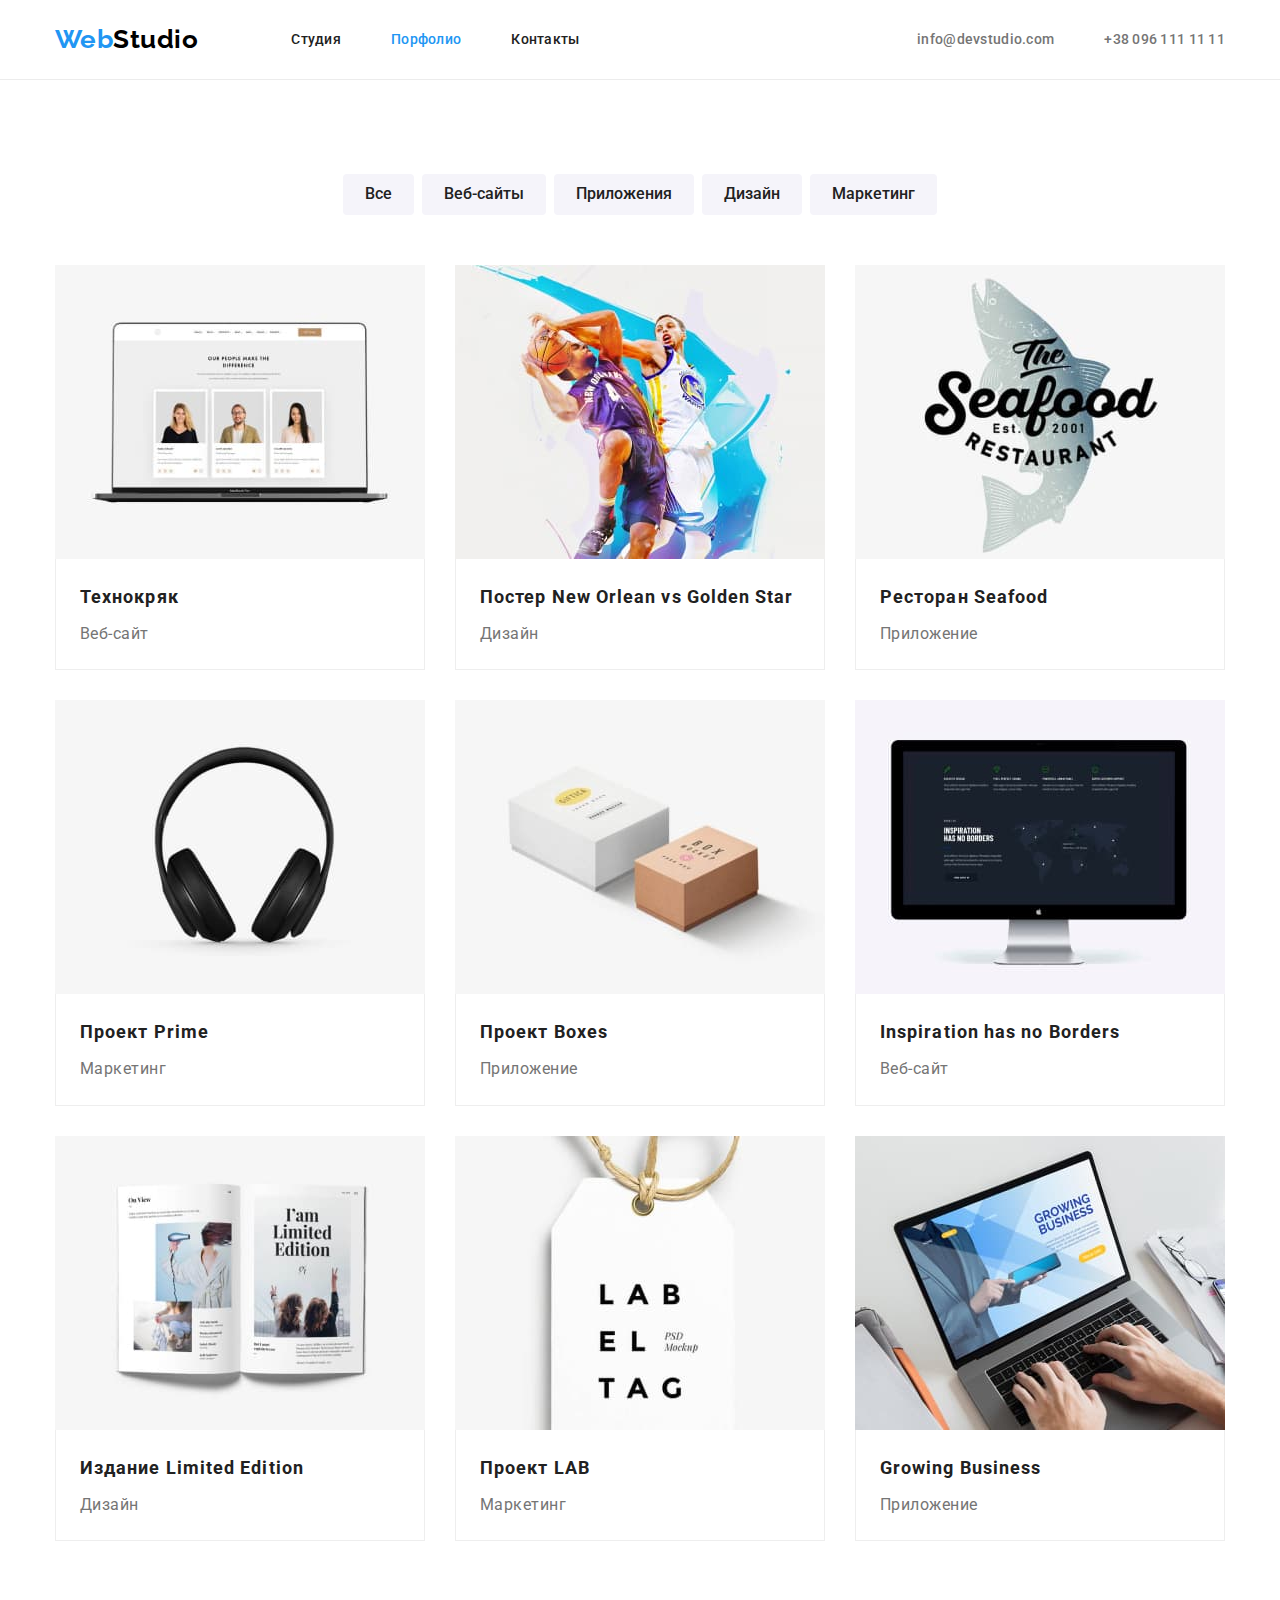
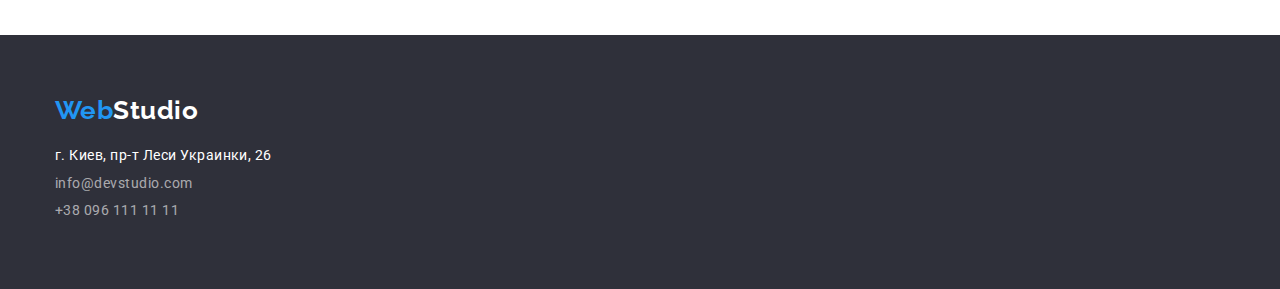
==== portfolio.html @ 15815dbe "Добавляет файлы" ====
<!DOCTYPE html>
<html lang="ru">
  <head>
    <meta charset="UTF-8" />
    <meta http-equiv="X-UA-Compatible" content="IE=edge" />
    <meta name="viewport" content="width=device-width, initial-scale=1.0" />
    <meta
      name="description"
      content="Портфолио: Веб-сайты, приложения, дизайн, маркетинг
    "
    />
    <title>Портфолио / WebStudio</title>
    <!--======================FONTS======================-->
    <link rel="preconnect" href="https://fonts.gstatic.com" />
    <link
      href="https://fonts.googleapis.com/css2?family=Raleway:wght@700&family=Roboto:wght@400;500;700;900&display=swap"
      rel="stylesheet"
    />
    <!--======================нормализатор стилей modern-nomalize======================-->
    <link
      rel="stylesheet"
      href="https://cdnjs.cloudflare.com/ajax/libs/modern-normalize/1.0.0/modern-normalize.min.css"
    />
    <!--======================CSS======================-->
    <link rel="stylesheet" href="./css/styles.css" />
  </head>
  <body>
    <!--======================HEADER======================-->
    <header class="top-header">
      <div class="container header-container">
        <nav class="navigation">
          <a class="logo-link link" href="./index.html" title="Логотип компании" lang="en"
            >Web<span class="part-logo-link link">Studio</span></a
          >
          <ul class="menu-list list">
            <li class="menu-item">
              <a class="menu-link link" href="./index.html" title="Студия">Студия</a>
            </li>
            <li class="menu-item">
              <a class="menu-link link current" href="./portfolio.html" title="Портфолио"
                >Порфолио</a
              >
            </li>
            <li class="menu-item">
              <a class="menu-link link" href="./index.html" title="Контакты">Контакты</a>
            </li>
          </ul>
        </nav>
        <ul class="contacts-header list">
          <li class="contacts-header-item">
            <a class="contacts-header-link link" href="mailto:info@devstudio.com" lang="en"
              >info@devstudio.com</a
            >
          </li>
          <li class="contacts-header-item">
            <a class="contacts-header-link link" href="tel:+380961111111">+38 096 111 11 11</a>
          </li>
        </ul>
      </div>
    </header>
    <main>
      <!--======================FILTER======================-->
      <section class="buttons-filter section">
        <div class="container">
          <h1 class="hidden-title">Сортировка портфолио компании Веб Студио</h1>
          <ul class="buttons-filter-list list">
            <li class="buttons-filter-item">
              <button class="button-filter" type="button">Все</button>
            </li>
            <li class="buttons-filter-item">
              <button class="button-filter" type="button">Веб-сайты</button>
            </li>
            <li class="buttons-filter-item">
              <button class="button-filter" type="button">Приложения</button>
            </li>
            <li class="buttons-filter-item">
              <button class="button-filter" type="button">Дизайн</button>
            </li>
            <li class="buttons-filter-item">
              <button class="button-filter" type="button">Маркетинг</button>
            </li>
          </ul>
          <ul class="filter-portfolio-list list">
            <li class="filter-portfolio-item">
              <a class="link" href=""
                ><img
                  src="./images/site-tehnokryak.jpg"
                  alt="Сайт Технокряк"
                  width="370"
                  height="294"
                />
                <div class="filter-portfolio-container-bg">
                  <h2 class="filter-portfolio-title">Технокряк</h2>
                  <p class="filter-portfolio-paragraph">Веб-сайт</p>
                </div>
              </a>
            </li>
            <li class="filter-portfolio-item">
              <a class="link" href=""
                ><img
                  src="./images/poster.jpg"
                  alt="Постер New Orlean vs Golden Star"
                  width="370"
                  height="294"
                />
                <div class="filter-portfolio-container-bg">
                  <h2 class="filter-portfolio-title">
                    Постер <span lang="en">New Orlean vs Golden Star</span>
                  </h2>
                  <p class="filter-portfolio-paragraph">Дизайн</p>
                </div>
              </a>
            </li>
            <li class="filter-portfolio-item">
              <a class="link" href=""
                ><img
                  src="./images/restaurant.jpg"
                  alt="Ресторан Seafood"
                  width="370"
                  height="294"
                />
                <div class="filter-portfolio-container-bg">
                  <h2 class="filter-portfolio-title">Ресторан <span lang="en">Seafood</span></h2>
                  <p class="filter-portfolio-paragraph">Приложение</p>
                </div>
              </a>
            </li>
            <li class="filter-portfolio-item">
              <a class="link" href=""
                ><img
                  src="./images/prime-project.jpg"
                  alt="Проект Prime"
                  width="370"
                  height="294"
                />
                <div class="filter-portfolio-container-bg">
                  <h2 class="filter-portfolio-title">Проект <span lang="en">Prime</span></h2>
                  <p class="filter-portfolio-paragraph">Маркетинг</p>
                </div>
              </a>
            </li>
            <li class="filter-portfolio-item">
              <a class="link" href=""
                ><img
                  src="./images/boxes-project.jpg"
                  alt="Проект Boxes"
                  width="370"
                  height="294"
                />
                <div class="filter-portfolio-container-bg">
                  <h2 class="filter-portfolio-title">Проект <span lang="en">Boxes</span></h2>
                  <p class="filter-portfolio-paragraph">Приложение</p>
                </div>
              </a>
            </li>
            <li class="filter-portfolio-item">
              <a class="link" href=""
                ><img
                  src="./images/inspiration-site.jpg"
                  alt="Inspiration has no Borders"
                  width="370"
                  height="294"
                />
                <div class="filter-portfolio-container-bg">
                  <h2 class="filter-portfolio-title" lang="en">Inspiration has no Borders</h2>
                  <p class="filter-portfolio-paragraph">Веб-сайт</p>
                </div>
              </a>
            </li>
            <li class="filter-portfolio-item">
              <a class="link" href=""
                ><img
                  src="./images/limited-ldition.jpg"
                  alt="Издание Limited Edition"
                  width="370"
                  height="294"
                />
                <div class="filter-portfolio-container-bg">
                  <h2 class="filter-portfolio-title">
                    Издание <span lang="en">Limited Edition</span>
                  </h2>
                  <p class="filter-portfolio-paragraph">Дизайн</p>
                </div>
              </a>
            </li>
            <li class="filter-portfolio-item">
              <a class="link" href=""
                ><img src="./images/project-lab.jpg" alt="Проект LAB" width="370" height="294" />
                <div class="filter-portfolio-container-bg">
                  <h2 class="filter-portfolio-title">Проект <span lang="en">LAB</span></h2>
                  <p class="filter-portfolio-paragraph">Маркетинг</p>
                </div>
              </a>
            </li>
            <li class="filter-portfolio-item">
              <a class="link" href=""
                ><img
                  src="./images/growing-business.jpg"
                  alt="Приложение Growing Business"
                  width="370"
                  height="294"
                />
                <div class="filter-portfolio-container-bg">
                  <h2 class="filter-portfolio-title" lang="en">Growing Business</h2>
                  <p class="filter-portfolio-paragraph">Приложение</p>
                </div>
              </a>
            </li>
          </ul>
        </div>
      </section>
    </main>
    <!--======================FOOTER======================-->
    <footer class="bottom-footer">
      <div class="container">
        <a class="logo-link link" href="./index.html" title="Логотип компании" lang="en"
          >Web<span class="option-logo link">Studio</span></a
        >
        <address class="address-font-style">
          <ul class="contacts-footer-list list">
            <li class="contacts-item contacts-footer-item">
              <a
                class="contacts-footer link"
                href="https://goo.gl/maps/wDVfCGWacjPR4fe57"
                target="_blank"
                rel="noopener noreferrer"
                >г. Киев, пр-т Леси Украинки, 26</a
              >
            </li>
            <li class="contacts-item">
              <a
                class="contacts-footer contacts-footer-addcolor link"
                href="mailto:info@devstudio.com"
                lang="en"
                >info@devstudio.com</a
              >
            </li>
            <li class="contacts-item">
              <a class="contacts-footer contacts-footer-addcolor link" href="tel:+380961111111"
                >+38 096 111 11 11</a
              >
            </li>
          </ul>
        </address>
      </div>
    </footer>
  </body>
</html>
---- css/styles.css ----
/*==================COMPONENTS==================*/
:root {
  --main-font: 'Roboto', sans-serif;
  --secondary-font: 'Raleway', sans-serif;
  --main-text-color: #212121;
  --secondary-color: #ffffff;
  --additional-color: #757575;
  --akcent-text-color: #2196f3;
  --footer-bg-color: #2f303a;
}
body {
  font-family: var(--main-font);
  color: var(--main-text-color);
  letter-spacing: 0.03em;
}
h1,
h2,
h3,
p {
  margin-top: 0;
  margin-bottom: 0;
}
ul {
  margin-top: 0;
  margin-bottom: 0;
  padding-left: 0;
}
img {
  display: block;
}
.section {
  padding-top: 94px;
  padding-bottom: 94px;
}
.container {
  width: 1200px;
  padding-left: 15px;
  padding-right: 15px;
  margin: 0 auto;
}
.link.current {
  color: var(--akcent-text-color);
}
.link {
  text-decoration: none;
}
.list {
  list-style: none;
}
.hidden-title {
  display: none;
}
.headlines {
  font-size: 36px;
  line-height: 1.18;
  margin-bottom: 50px;
  text-align: center;
}
/*==================END COMPONENTS==================*/

/*==================HEADER==================*/
.top-header {
  padding-top: 24px;
  padding-bottom: 24px;
  border-bottom: 1px solid #ececec;
}
.header-container {
  display: flex;
  align-items: center;
  justify-content: space-between;
}
.navigation {
  display: flex;
  align-items: center;
}
.logo-link {
  font-family: var(--secondary-font);
  font-weight: 700;
  font-size: 26px;
  line-height: 1.2;
  color: var(--akcent-text-color);
}
.part-logo-link {
  color: #000;
}
.menu-list {
  display: flex;
  align-items: center;
  margin-left: 93px;
}
.menu-item:not(:last-child) {
  margin-right: 50px;
}
.contacts-header {
  display: flex;
  align-items: center;
}
.contacts-header-item {
  margin-left: 50px;
}
.menu-link {
  font-weight: 500;
  font-size: 14px;
  line-height: 1.16;
  letter-spacing: 0.02em;
  color: var(--main-text-color);
}
.menu-link:hover,
.menu-link:focus {
  color: var(--akcent-text-color);
}
.contacts-header-link {
  font-weight: 500;
  font-size: 14px;
  line-height: 1.16;
  letter-spacing: 0.02em;
  color: var(--additional-color);
}
.contacts-header-link:hover,
.contacts-header-link:focus {
  color: var(--akcent-text-color);
}
/*==================END HEADER==================*/

/*==================FOOTER==================*/
.option-logo {
  color: #ffffff;
}
.contacts-footer {
  font-weight: 400;
  font-size: 14px;

  color: var(--secondary-color);
}
.contacts-footer:hover,
.contacts-footer:focus {
  color: var(--akcent-text-color);
}
.contacts-footer-addcolor {
  color: rgba(255, 255, 255, 0.6);
}
.address-font-style {
  font-style: normal;
  margin-top: 20px;
}
.contacts-item {
  padding-bottom: 9px;
}
.bottom-footer {
  padding-top: 60px;
  padding-bottom: 60px;
  background-color: var(--footer-bg-color);
}
/*==================END FOOTER==================*/

/*==================HERO==================*/
.hero {
  text-align: center;
  padding-bottom: 200px;
  padding-top: 200px;
  background-color: var(--footer-bg-color);
}
.hero-title {
  margin-bottom: 30px;
  font-weight: 900;
  font-size: 44px;
  line-height: 1.38;
  letter-spacing: 0.06em;
  text-transform: uppercase;
  color: var(--secondary-color);
}
.button-order {
  padding: 10px 32px;
  min-width: 200px;
  border-radius: 4px;
  border: none;
  font-weight: 700;
  font-size: 16px;
  line-height: 1.9;
  letter-spacing: 0.06em;
  color: var(--secondary-color);
  background-color: var(--akcent-text-color);
  box-shadow: 0px 4px 4px rgba(0, 0, 0, 0.15);
  cursor: pointer;
}
.button-order:hover,
.button-order:focus {
  color: var(--secondary-color);
  background: #188ce8;
  box-shadow: 0px 4px 4px rgba(0, 0, 0, 0.15);
  border-radius: 4px;
}
/*==================END HERO==================*/

/*==================ADVANTAGES==================*/
.advantages {
  padding-top: 94px;
  padding-bottom: 47px;
}
.advantages-list {
  display: flex;
  justify-content: space-between;
}
.advantages-item) {
}
.advantages-item {
  flex-basis: calc((100% - 90px) / 4);
}

.advantages-subtitle {
  font-size: 14px;
  line-height: 1.16;
  text-transform: uppercase;
  margin-bottom: 10px;
}
.advantages-paragraph {
  font-size: 14px;
  line-height: 1.8;
  color: var(--additional-color);
}
/*==================END ADVANTAGES==================*/

/*==================WORK==================*/
.work {
  padding-top: 47px;
  padding-bottom: 94px;
}
.work-list {
  display: flex;
  flex-wrap: wrap;
  margin-left: -30px;
  margin-top: -30px;
}
.work-item {
  flex-basis: calc((100% - 90px) / 3);
  margin-left: 30px;
  margin-top: 30px;
}
/*==================END WORK==================*/

/*==================TEAM==================*/
.team {
  background-color: #f5f4fa;
}
.team-list {
  display: flex;
  margin-top: -30px;
  margin-left: -30px;
  flex-wrap: wrap;
}
.team-item {
  margin-top: 30px;
  margin-left: 30px;
  flex-basis: calc((100% - 120px) / 4);
}
.team-card {
  text-align: center;
  padding-bottom: 30px;
  background-color: var(--secondary-color);
  box-shadow: 0px 1px 3px rgba(0, 0, 0, 0.12), 0px 1px 1px rgba(0, 0, 0, 0.14),
    0px 2px 1px rgba(0, 0, 0, 0.2);
  border-radius: 0px 0px 4px 4px;
}
.team-name-title {
  margin-top: 30px;
  margin-bottom: 10px;
  font-weight: 500;
  font-size: 16px;
  line-height: 1.2;
}
.team-post-paragraph {
  font-size: 16px;
  line-height: 1.2;
  color: var(--additional-color);
}
/*==================END INDEX==================*/

/*==================PORTFOLIO==================*/
.buttons-filter-list {
  display: flex;
  justify-content: center;
  margin-bottom: 50px;
}
.buttons-filter-item:not(:last-child) {
  margin-right: 8px;
}
.button-filter {
  padding: 6px 22px;
  font-family: var(--main-font);
  font-weight: 500;
  font-size: 16px;
  line-height: 1.8;
  text-align: center;
  color: var(--main-text-color);
  background: #f5f4fa;
  border: none;
  border-radius: 4px;
  cursor: pointer;
}
.button-filter:hover,
.button-filter:focus {
  color: var(--secondary-color);
  background: var(--akcent-text-color);
  box-shadow: 0px 3px 1px rgba(0, 0, 0, 0.1), 0px 1px 2px rgba(0, 0, 0, 0.08),
    0px 2px 2px rgba(0, 0, 0, 0.12);
  border-radius: 4px;
}
.filter-portfolio-list {
  display: flex;
  flex-wrap: wrap;
  margin-top: -30px;
  margin-left: -30px;
}
.filter-portfolio-item {
  margin-top: 30px;
  margin-left: 30px;
  flex-basis: calc((100% - 90px) / 3);
}
.filter-portfolio-title {
  margin-bottom: 4px;
  margin-left: 24px;
  margin-right: 24px;
  font-size: 18px;
  line-height: 2;
  letter-spacing: 0.06em;
  color: var(--main-text-color);
}
.filter-portfolio-paragraph {
  margin-left: 24px;
  margin-right: 24px;
  font-size: 16px;
  line-height: 1.9;
  color: var(--additional-color);
}
.filter-portfolio-container-bg {
  padding-top: 20px;
  padding-bottom: 20px;
  width: 370px;
  background: var(--secondary-color);
  border-right: 1px solid #eeeeee;
  border-left: 1px solid #eeeeee;
  border-bottom: 1px solid #eeeeee;
}
/*==================END PORTFOLIO==================*/
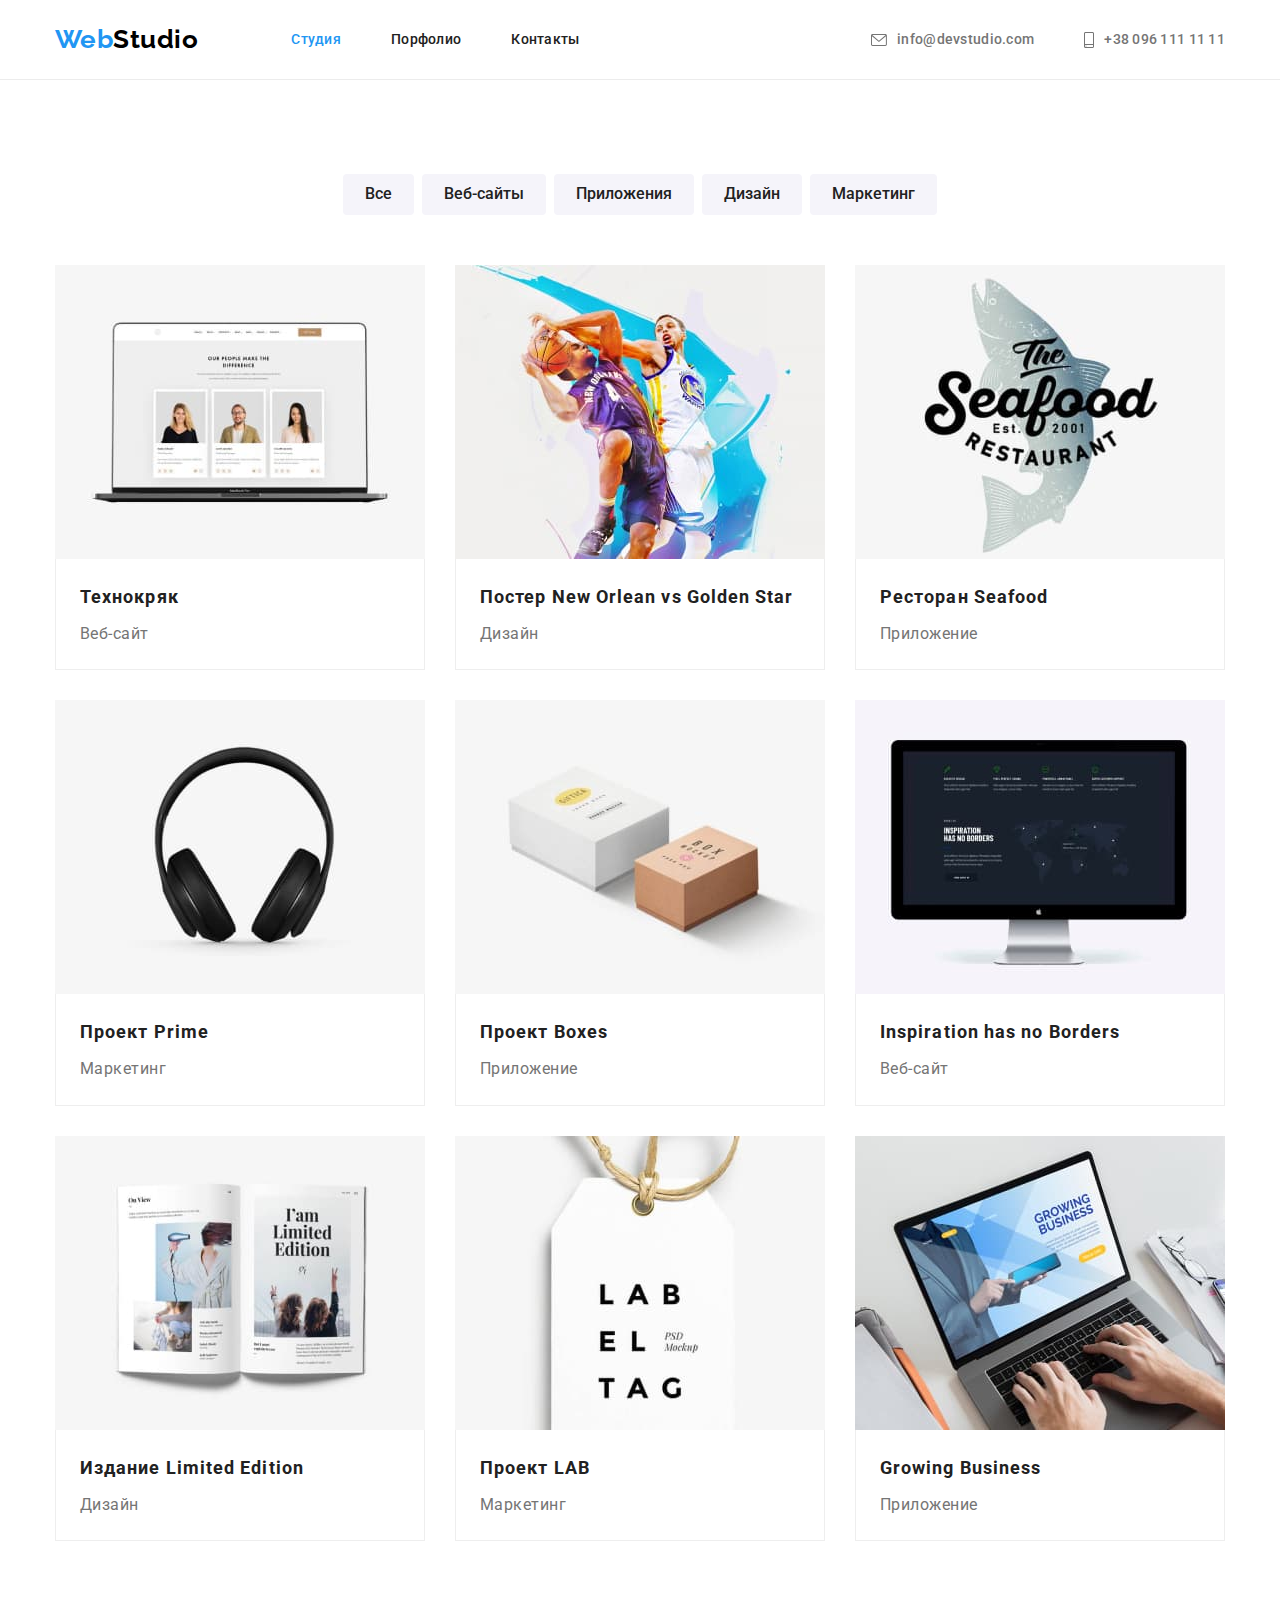
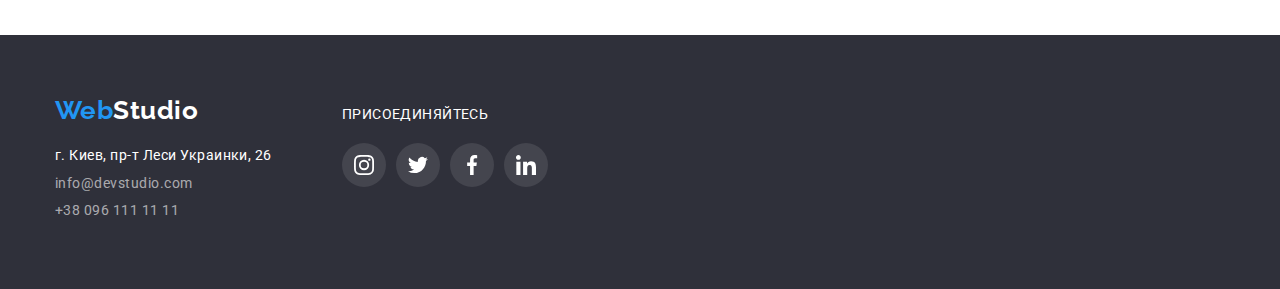
==== commit cbddfcc2: "Добавляет иконки" ====
--- a/portfolio.html
+++ b/portfolio.html
@@ -34,12 +34,10 @@
           >
           <ul class="menu-list list">
             <li class="menu-item">
-              <a class="menu-link link" href="./index.html" title="Студия">Студия</a>
+              <a class="menu-link link current" href="./index.html" title="Студия">Студия</a>
             </li>
             <li class="menu-item">
-              <a class="menu-link link current" href="./portfolio.html" title="Портфолио"
-                >Порфолио</a
-              >
+              <a class="menu-link link" href="./portfolio.html" title="Портфолио">Порфолио</a>
             </li>
             <li class="menu-item">
               <a class="menu-link link" href="./index.html" title="Контакты">Контакты</a>
@@ -48,12 +46,20 @@
         </nav>
         <ul class="contacts-header list">
           <li class="contacts-header-item">
-            <a class="contacts-header-link link" href="mailto:info@devstudio.com" lang="en"
-              >info@devstudio.com</a
+            <a class="contacts-header-link link" href="mailto:info@devstudio.com" lang="en">
+              <svg class="icon-header" width="16" height="12">
+                <use href="./images/icons.svg#icon-envelope"></use>
+              </svg>
+              info@devstudio.com</a
             >
           </li>
           <li class="contacts-header-item">
-            <a class="contacts-header-link link" href="tel:+380961111111">+38 096 111 11 11</a>
+            <a class="contacts-header-link link" href="tel:+380961111111"
+              ><svg class="icon-header" width="10" height="16">
+                <use href="./images/icons.svg#icon-smartphone"></use>
+              </svg>
+              +38 096 111 11 11</a
+            >
           </li>
         </ul>
       </div>
@@ -82,7 +88,7 @@
           </ul>
           <ul class="filter-portfolio-list list">
             <li class="filter-portfolio-item">
-              <a class="link" href=""
+              <a class="link" href="#"
                 ><img
                   src="./images/site-tehnokryak.jpg"
                   alt="Сайт Технокряк"
@@ -213,35 +219,72 @@
     <!--======================FOOTER======================-->
     <footer class="bottom-footer">
       <div class="container">
-        <a class="logo-link link" href="./index.html" title="Логотип компании" lang="en"
-          >Web<span class="option-logo link">Studio</span></a
-        >
-        <address class="address-font-style">
-          <ul class="contacts-footer-list list">
-            <li class="contacts-item contacts-footer-item">
-              <a
-                class="contacts-footer link"
-                href="https://goo.gl/maps/wDVfCGWacjPR4fe57"
-                target="_blank"
-                rel="noopener noreferrer"
-                >г. Киев, пр-т Леси Украинки, 26</a
-              >
-            </li>
-            <li class="contacts-item">
-              <a
-                class="contacts-footer contacts-footer-addcolor link"
-                href="mailto:info@devstudio.com"
-                lang="en"
-                >info@devstudio.com</a
-              >
-            </li>
-            <li class="contacts-item">
-              <a class="contacts-footer contacts-footer-addcolor link" href="tel:+380961111111"
-                >+38 096 111 11 11</a
-              >
-            </li>
-          </ul>
-        </address>
+        <ul class="footer-list list">
+          <li>
+            <a class="logo-link link" href="./index.html" title="Логотип компании" lang="en"
+              >Web<span class="option-logo link">Studio</span></a
+            >
+            <address class="address-font-style">
+              <ul class="contacts-footer-list list">
+                <li class="contacts-item contacts-footer-item">
+                  <a
+                    class="contacts-footer link"
+                    href="https://goo.gl/maps/wDVfCGWacjPR4fe57"
+                    target="_blank"
+                    rel="noopener noreferrer"
+                    >г. Киев, пр-т Леси Украинки, 26</a
+                  >
+                </li>
+                <li class="contacts-item">
+                  <a
+                    class="contacts-footer contacts-footer-addcolor link"
+                    href="mailto:info@devstudio.com"
+                    lang="en"
+                    >info@devstudio.com</a
+                  >
+                </li>
+                <li class="contacts-item">
+                  <a class="contacts-footer contacts-footer-addcolor link" href="tel:+380961111111"
+                    >+38 096 111 11 11</a
+                  >
+                </li>
+              </ul>
+            </address>
+          </li>
+          <li class="join">
+            <p class="footer-paragraph">присоединяйтесь</p>
+            <ul class="social-links-list-footer link list">
+              <li class="social-links-item-footer">
+                <a class="social-link-footer" href="https://www.instagram.com/" target="_blank">
+                  <svg class="social-page-footer" width="44" height="44">
+                    <use href="./images/icons.svg#icon-instagram"></use>
+                  </svg>
+                </a>
+              </li>
+              <li class="social-links-item-footer">
+                <a class="social-link-footer" href="https://twitter.com/?lang=uk" target="_blank">
+                  <svg class="social-page-footer" width="44" height="44">
+                    <use href="./images/icons.svg#icon-twitter"></use>
+                  </svg>
+                </a>
+              </li>
+              <li class="social-links-item-footer">
+                <a class="social-link-footer" href="https://www.facebook.com/" target="_blank">
+                  <svg class="social-page-footer" width="44" height="44">
+                    <use href="./images/icons.svg#icon-facebook"></use>
+                  </svg>
+                </a>
+              </li>
+              <li class="social-links-item-footer">
+                <a class="social-link-footer" href="https://www.linkedin.com/" target="_blank">
+                  <svg class="social-page-footer" width="44" height="44">
+                    <use href="./images/icons.svg#icon-linkedin"></use>
+                  </svg>
+                </a>
+              </li>
+            </ul>
+          </li>
+        </ul>
       </div>
     </footer>
   </body>
--- a/css/styles.css
+++ b/css/styles.css
@@ -110,6 +110,8 @@
   color: var(--akcent-text-color);
 }
 .contacts-header-link {
+  display: flex;
+  align-items: center;
   font-weight: 500;
   font-size: 14px;
   line-height: 1.16;
@@ -119,6 +121,14 @@
 .contacts-header-link:hover,
 .contacts-header-link:focus {
   color: var(--akcent-text-color);
+}
+.icon-header {
+  margin-right: 10px;
+  fill: var(--additional-color);
+}
+.contacts-header-link:hover .icon-header,
+.contacts-header-link:focus .icon-header {
+  fill: var(--akcent-text-color);
 }
 /*==================END HEADER==================*/
 
@@ -150,6 +160,38 @@
   padding-top: 60px;
   padding-bottom: 60px;
   background-color: var(--footer-bg-color);
+}
+.join {
+  padding-top: 12px;
+  padding-left: 70px;
+}
+.footer-paragraph {
+  margin-bottom: 20px;
+  font-weight: 700px;
+  font-size: 14px;
+  line-height: 1.14;
+  letter-spacing: 0.03em;
+  text-transform: uppercase;
+  color: var(--secondary-color);
+}
+.footer-list {
+  display: flex;
+}
+.social-links-list-footer {
+  display: flex;
+}
+.social-links-item-footer:not(:last-child) {
+  margin-right: 10px;
+}
+.social-page-footer {
+  fill: var(--secondary-color);
+  border-radius: 50%;
+  background-color: rgba(255, 255, 255, 0.1);
+}
+.social-link-footer:hover .social-page-footer,
+.social-link-footer:focus .social-page-footer {
+  fill: var(--secondary-color);
+  background-color: var(--akcent-text-color);
 }
 /*==================END FOOTER==================*/
 
@@ -158,7 +200,13 @@
   text-align: center;
   padding-bottom: 200px;
   padding-top: 200px;
-  background-color: var(--footer-bg-color);
+  background-color: #c4c4c4;
+  background-image: linear-gradient(rgba(47, 48, 58, 0.4), rgba(47, 48, 58, 0.4)),
+    url(../images/background-header.jpg);
+  border: 1px solid #000;
+  max-width: 1600px;
+  margin: 0 auto;
+  background-size: cover;
 }
 .hero-title {
   margin-bottom: 30px;
@@ -201,21 +249,19 @@
   display: flex;
   justify-content: space-between;
 }
-.advantages-item) {
-}
 .advantages-item {
   flex-basis: calc((100% - 90px) / 4);
 }
-
 .advantages-subtitle {
   font-size: 14px;
   line-height: 1.16;
   text-transform: uppercase;
+  margin-top: 30px;
   margin-bottom: 10px;
 }
 .advantages-paragraph {
   font-size: 14px;
-  line-height: 1.8;
+  line-height: 1.72;
   color: var(--additional-color);
 }
 /*==================END ADVANTAGES==================*/
@@ -271,7 +317,42 @@
 .team-post-paragraph {
   font-size: 16px;
   line-height: 1.2;
+  margin-bottom: 16px;
   color: var(--additional-color);
+}
+.social-links-list {
+  display: flex;
+  justify-content: space-between;
+  padding-left: 32px;
+  padding-right: 32px;
+}
+.social-page {
+  fill: #afb1b8;
+}
+.social-link-team-card:hover .social-page,
+.social-link-team-card:focus .social-page {
+  fill: var(--secondary-color);
+  border-radius: 50%;
+  background-color: var(--akcent-text-color);
+}
+/*==================CLIENTS==================*/
+.clients {
+  padding-top: 94px;
+  padding-bottom: 94px;
+}
+.clients-list {
+  display: flex;
+  justify-content: space-between;
+}
+.client-page {
+  fill: #afb1b8;
+  border: #afb1b8 1px solid;
+  border-radius: 3.5px;
+}
+.client-link:hover .client-page,
+.client-link:focus .client-page {
+  fill: var(--akcent-text-color);
+  border: 1px solid var(--akcent-text-color);
 }
 /*==================END INDEX==================*/
 
@@ -316,6 +397,11 @@
   margin-left: 30px;
   flex-basis: calc((100% - 90px) / 3);
 }
+.filter-portfolio-item:hover,
+.filter-portfolio-item:focus {
+  box-shadow: 0px 1px 1px rgba(0, 0, 0, 0.12), 0px 4px 4px rgba(0, 0, 0, 0.06),
+    1px 4px 6px rgba(0, 0, 0, 0.16);
+}
 .filter-portfolio-title {
   margin-bottom: 4px;
   margin-left: 24px;
@@ -337,8 +423,7 @@
   padding-bottom: 20px;
   width: 370px;
   background: var(--secondary-color);
-  border-right: 1px solid #eeeeee;
-  border-left: 1px solid #eeeeee;
-  border-bottom: 1px solid #eeeeee;
+  border: 1px solid #eeeeee;
+  border-top: 0px;
 }
 /*==================END PORTFOLIO==================*/
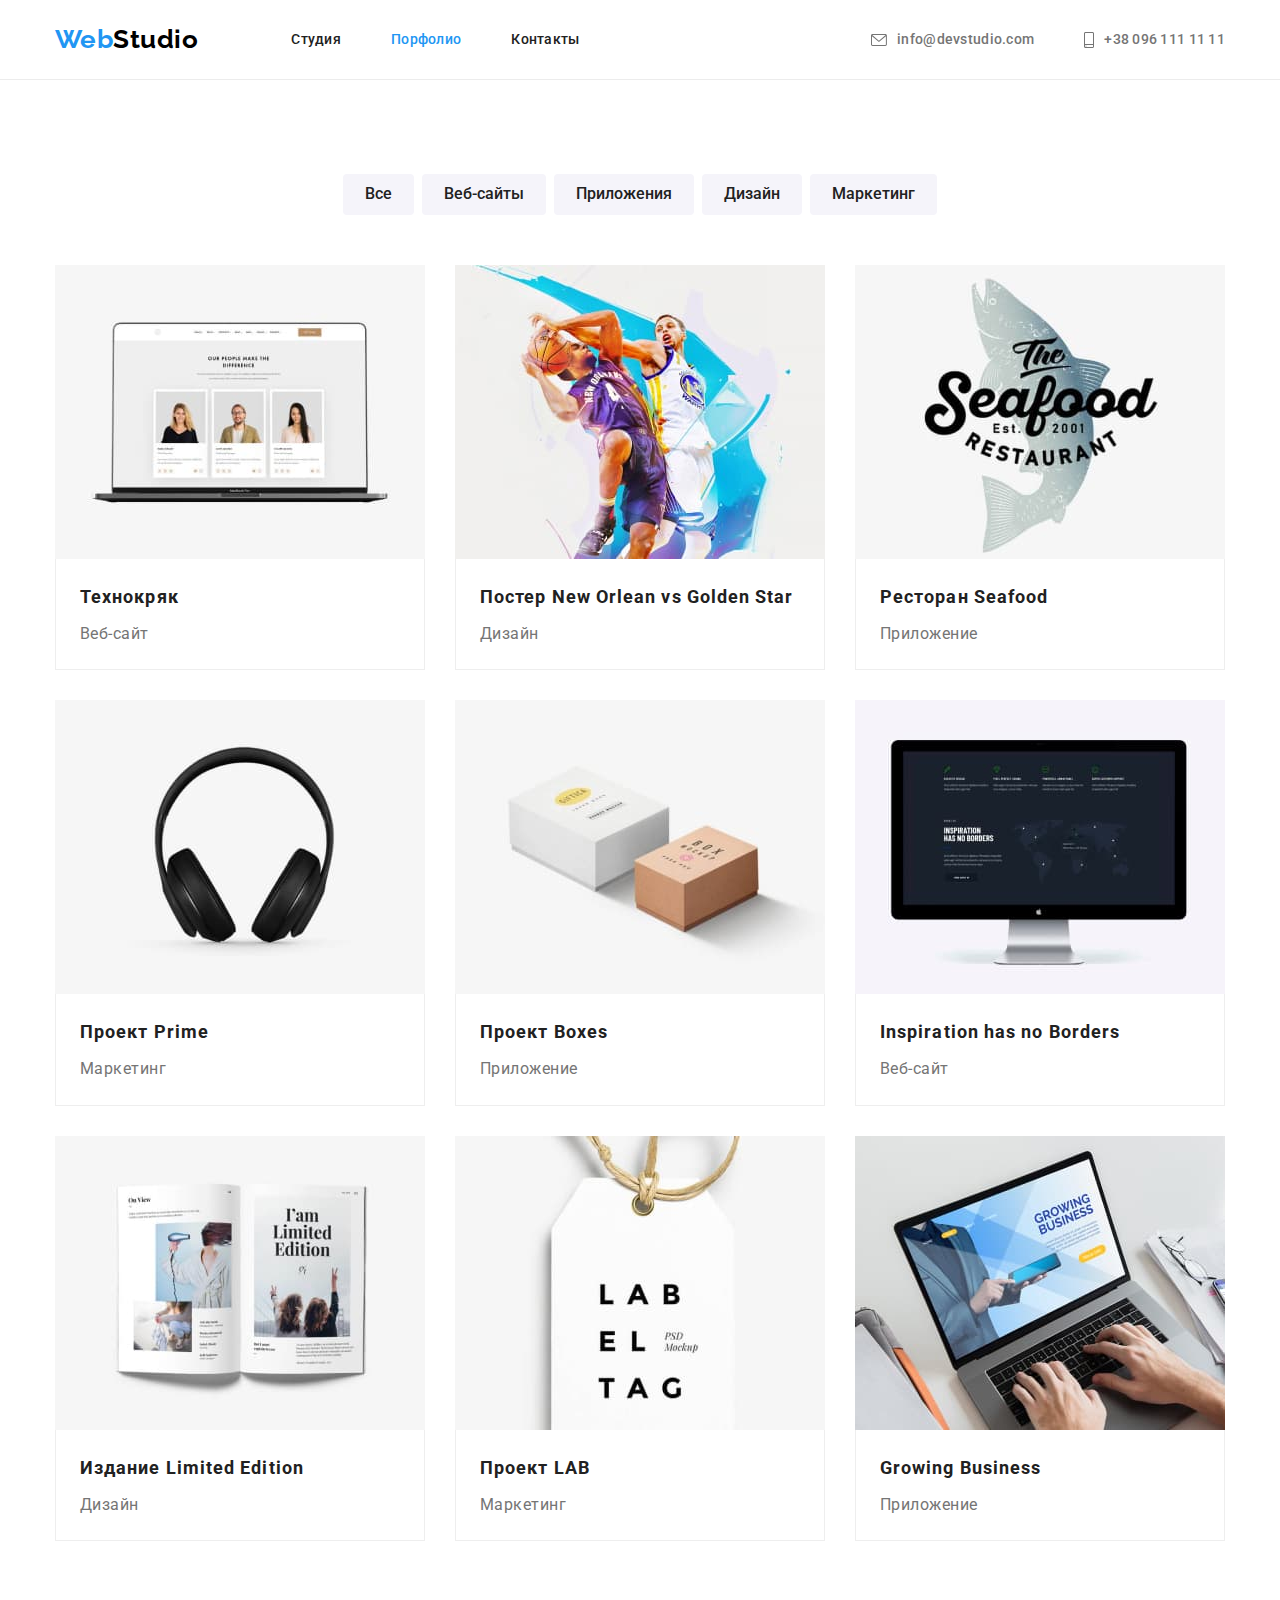
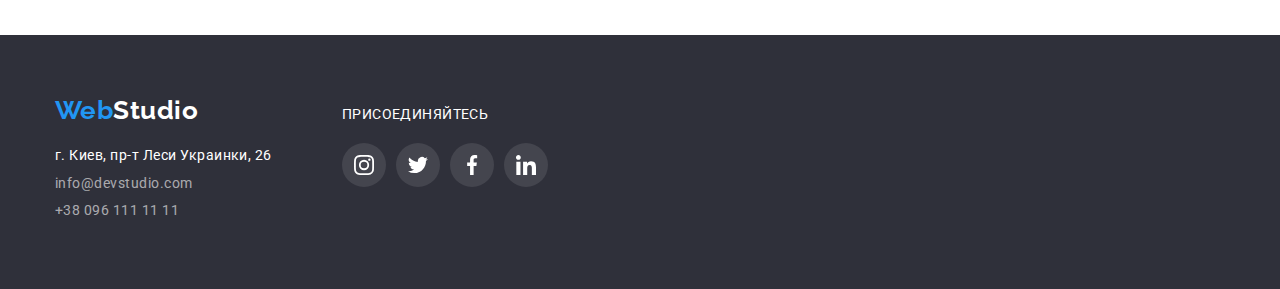
==== commit 2f0dac73: "Исправил ошибку" ====
--- a/portfolio.html
+++ b/portfolio.html
@@ -34,10 +34,12 @@
           >
           <ul class="menu-list list">
             <li class="menu-item">
-              <a class="menu-link link current" href="./index.html" title="Студия">Студия</a>
+              <a class="menu-link link" href="./index.html" title="Студия">Студия</a>
             </li>
             <li class="menu-item">
-              <a class="menu-link link" href="./portfolio.html" title="Портфолио">Порфолио</a>
+              <a class="menu-link link current" href="./portfolio.html" title="Портфолио"
+                >Порфолио</a
+              >
             </li>
             <li class="menu-item">
               <a class="menu-link link" href="./index.html" title="Контакты">Контакты</a>
